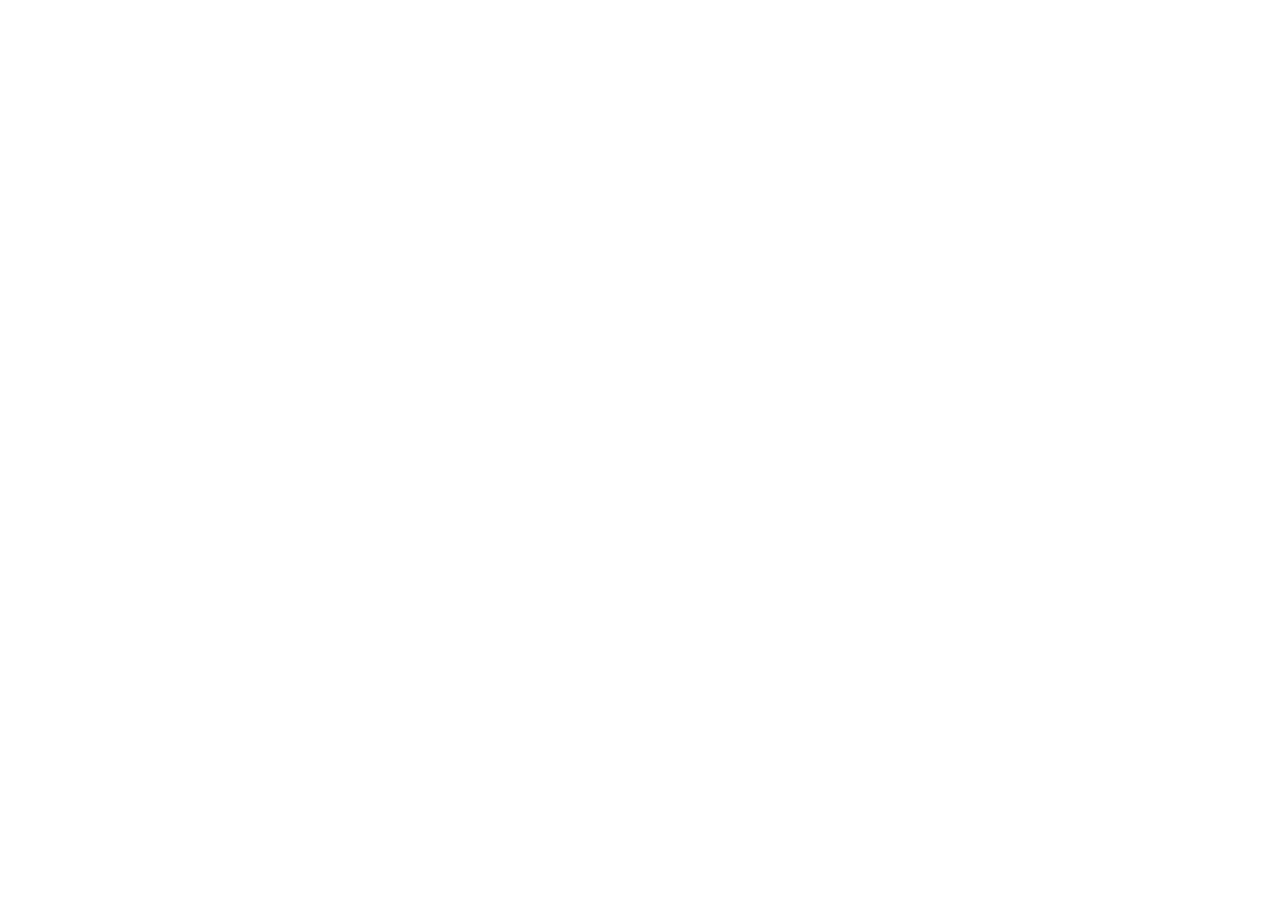
==== index.html @ 3d08265b "初始化个人页面" ====
<!doctype html>
<html lang="en">
  <head>
    <meta charset="UTF-8" />
    <link rel="icon" type="image/svg+xml" href="/favicon.svg" />
    <meta name="viewport" content="width=device-width, initial-scale=1.0" />
    <title>My Trae Project</title>
    <script type="module">
      if (import.meta.hot?.on) {
        import.meta.hot.on('vite:error', (error) => {
          if (error.err) {
            console.error(
              [error.err.message, error.err.frame].filter(Boolean).join('\n'),
            )
          }
        })
      }
    </script>
  </head>
  <body>
    <div id="root"></div>
    <script type="module" src="/src/main.tsx"></script>
  </body>
</html>
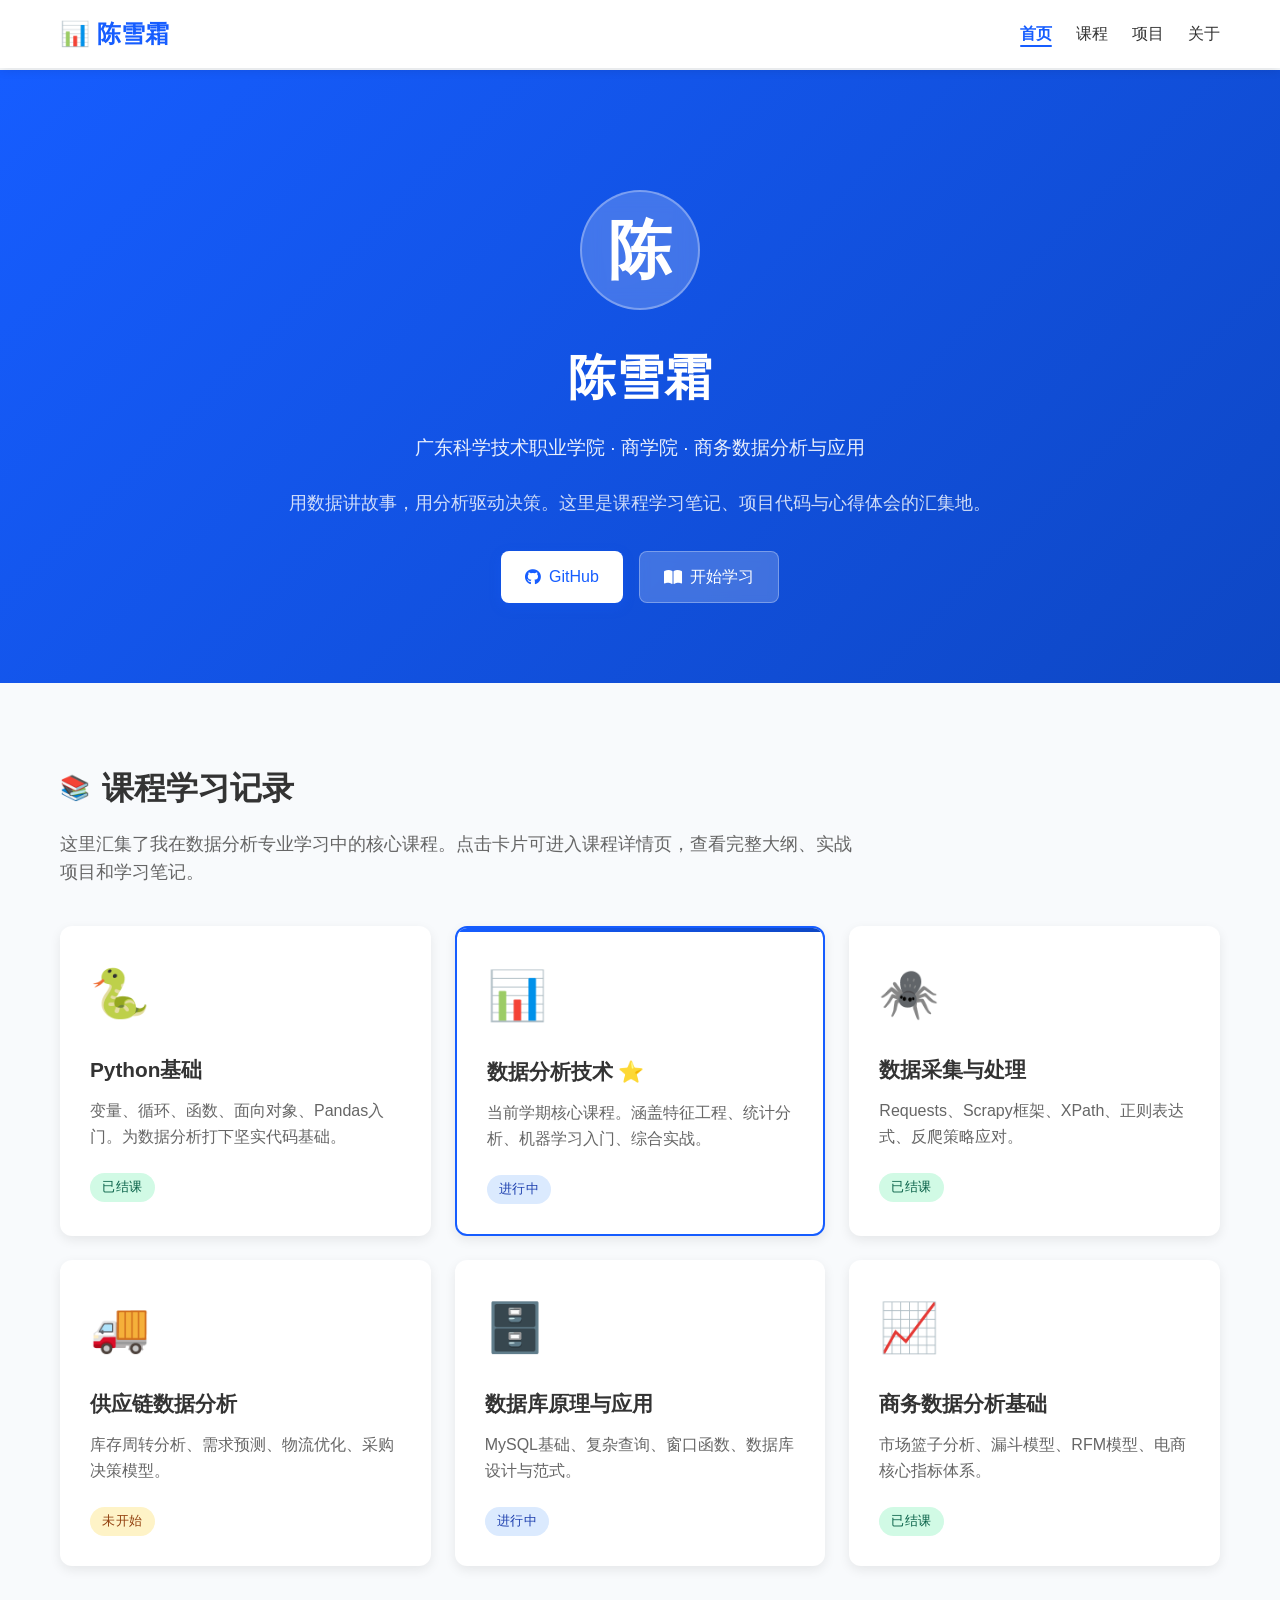
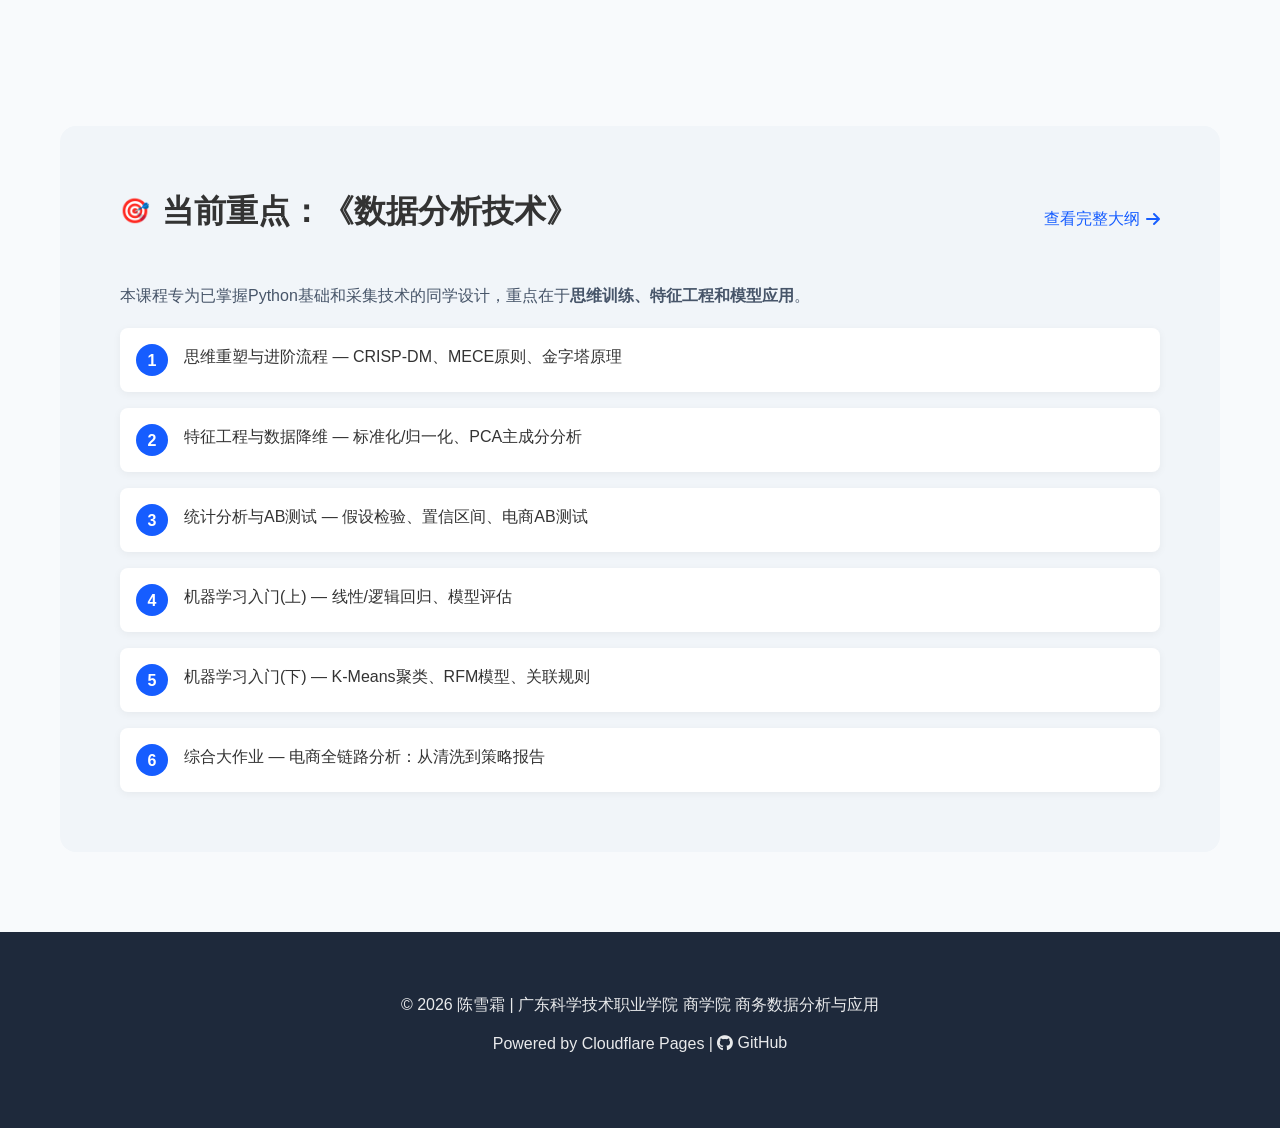
==== commit aae4107d: "更新个人页面设计" ====
--- a/index.html
+++ b/index.html
@@ -1,24 +1,134 @@
-<!doctype html>
-<html lang="en">
-  <head>
-    <meta charset="UTF-8" />
-    <link rel="icon" type="image/svg+xml" href="/favicon.svg" />
-    <meta name="viewport" content="width=device-width, initial-scale=1.0" />
-    <title>My Trae Project</title>
-    <script type="module">
-      if (import.meta.hot?.on) {
-        import.meta.hot.on('vite:error', (error) => {
-          if (error.err) {
-            console.error(
-              [error.err.message, error.err.frame].filter(Boolean).join('\n'),
-            )
-          }
-        })
-      }
-    </script>
-  </head>
-  <body>
-    <div id="root"></div>
-    <script type="module" src="/src/main.tsx"></script>
-  </body>
-</html>
+<!DOCTYPE html>
+<html lang="zh-CN">
+<head>
+    <meta charset="UTF-8">
+    <meta name="viewport" content="width=device-width, initial-scale=1.0">
+    <title>陈雪霜 | 商务数据分析与应用</title>
+    <link rel="stylesheet" href="css/style.css">
+    <!-- 字体图标库 (Font Awesome) -->
+    <link rel="stylesheet" href="https://cdnjs.cloudflare.com/ajax/libs/font-awesome/6.0.0-beta3/css/all.min.css">
+</head>
+<body>
+    <!-- 导航栏 -->
+    <nav class="navbar">
+        <div class="nav-container">
+            <a href="index.html" class="nav-logo">📊 陈雪霜</a>
+            <ul class="nav-menu">
+                <li><a href="index.html" class="active">首页</a></li>
+                <li><a href="courses/data-analysis.html">课程</a></li>
+                <li><a href="#">项目</a></li>
+                <li><a href="#">关于</a></li>
+            </ul>
+        </div>
+    </nav>
+
+    <!-- 头部个人信息区 -->
+    <header class="hero">
+        <div class="hero-container">
+            <div class="hero-content">
+                <div class="avatar">陈</div>
+                <h1>陈雪霜</h1>
+                <p class="subtitle">广东科学技术职业学院 · 商学院 · 商务数据分析与应用</p>
+                <p class="hero-desc">用数据讲故事，用分析驱动决策。这里是课程学习笔记、项目代码与心得体会的汇集地。</p>
+                <div class="hero-buttons">
+                    <a href="https://github.com/xueshuang123/xueshuang" class="btn btn-primary" target="_blank">
+                        <i class="fab fa-github"></i> GitHub
+                    </a>
+                    <a href="courses/data-analysis.html" class="btn btn-secondary">
+                        <i class="fas fa-book-open"></i> 开始学习
+                    </a>
+                </div>
+            </div>
+        </div>
+    </header>
+
+    <!-- 主要内容区 -->
+    <main class="container">
+        <!-- 课程介绍 -->
+        <section class="section">
+            <h2 class="section-title">
+                <span class="title-icon">📚</span> 课程学习记录
+            </h2>
+            <p class="section-desc">这里汇集了我在数据分析专业学习中的核心课程。点击卡片可进入课程详情页，查看完整大纲、实战项目和学习笔记。</p>
+            
+            <div class="courses-grid">
+                <!-- Python基础 -->
+                <a href="courses/python-basics.html" class="course-card">
+                    <div class="course-icon">🐍</div>
+                    <h3 class="course-title">Python基础</h3>
+                    <p class="course-desc">变量、循环、函数、面向对象、Pandas入门。为数据分析打下坚实代码基础。</p>
+                    <span class="course-tag tag-done">已结课</span>
+                </a>
+                
+                <!-- 数据分析技术 (重点) -->
+                <a href="courses/data-analysis.html" class="course-card course-featured">
+                    <div class="course-icon">📊</div>
+                    <h3 class="course-title">数据分析技术 ⭐</h3>
+                    <p class="course-desc">当前学期核心课程。涵盖特征工程、统计分析、机器学习入门、综合实战。</p>
+                    <span class="course-tag tag-progress">进行中</span>
+                </a>
+
+                <!-- 数据采集与处理 -->
+                <a href="#" class="course-card">
+                    <div class="course-icon">🕷️</div>
+                    <h3 class="course-title">数据采集与处理</h3>
+                    <p class="course-desc">Requests、Scrapy框架、XPath、正则表达式、反爬策略应对。</p>
+                    <span class="course-tag tag-done">已结课</span>
+                </a>
+
+                <!-- 供应链数据分析 -->
+                <a href="#" class="course-card">
+                    <div class="course-icon">🚚</div>
+                    <h3 class="course-title">供应链数据分析</h3>
+                    <p class="course-desc">库存周转分析、需求预测、物流优化、采购决策模型。</p>
+                    <span class="course-tag tag-upcoming">未开始</span>
+                </a>
+
+                <!-- 数据库原理与应用 -->
+                <a href="#" class="course-card">
+                    <div class="course-icon">🗄️</div>
+                    <h3 class="course-title">数据库原理与应用</h3>
+                    <p class="course-desc">MySQL基础、复杂查询、窗口函数、数据库设计与范式。</p>
+                    <span class="course-tag tag-progress">进行中</span>
+                </a>
+                
+                <!-- 商务数据分析基础 -->
+                <a href="#" class="course-card">
+                    <div class="course-icon">📈</div>
+                    <h3 class="course-title">商务数据分析基础</h3>
+                    <p class="course-desc">市场篮子分析、漏斗模型、RFM模型、电商核心指标体系。</p>
+                    <span class="course-tag tag-done">已结课</span>
+                </a>
+            </div>
+        </section>
+
+        <!-- 当前重点：数据分析技术 预览 -->
+        <section class="section featured-section">
+            <div class="featured-header">
+                <h2 class="section-title">
+                    <span class="title-icon">🎯</span> 当前重点：《数据分析技术》
+                </h2>
+                <a href="courses/data-analysis.html" class="view-all">查看完整大纲 <i class="fas fa-arrow-right"></i></a>
+            </div>
+            <p style="margin-bottom: 20px; color: #475569;">本课程专为已掌握Python基础和采集技术的同学设计，重点在于<strong>思维训练、特征工程和模型应用</strong>。</p>
+            
+            <ul class="syllabus-preview">
+                <li><span class="module-num">1</span> 思维重塑与进阶流程 — CRISP-DM、MECE原则、金字塔原理</li>
+                <li><span class="module-num">2</span> 特征工程与数据降维 — 标准化/归一化、PCA主成分分析</li>
+                <li><span class="module-num">3</span> 统计分析与AB测试 — 假设检验、置信区间、电商AB测试</li>
+                <li><span class="module-num">4</span> 机器学习入门(上) — 线性/逻辑回归、模型评估</li>
+                <li><span class="module-num">5</span> 机器学习入门(下) — K-Means聚类、RFM模型、关联规则</li>
+                <li><span class="module-num">6</span> 综合大作业 — 电商全链路分析：从清洗到策略报告</li>
+            </ul>
+        </section>
+    </main>
+
+    <!-- 页脚 -->
+    <footer class="footer">
+        <div class="footer-container">
+            <p>© 2026 陈雪霜 | 广东科学技术职业学院 商学院 商务数据分析与应用</p>
+            <p>Powered by Cloudflare Pages | <a href="https://github.com/xueshuang123/xueshuang" target="_blank"><i class="fab fa-github"></i> GitHub</a></p>
+        </div>
+    </footer>
+</body>
+</html>
--- a/css/style.css
+++ b/css/style.css
@@ -0,0 +1,493 @@
+/* 全局样式 */
+* {
+  margin: 0;
+  padding: 0;
+  box-sizing: border-box;
+}
+
+body {
+  font-family: -apple-system, BlinkMacSystemFont, 'Segoe UI', Roboto, 'Helvetica Neue', Arial, sans-serif;
+  line-height: 1.6;
+  color: #333;
+  background-color: #f8fafc;
+}
+
+.container {
+  max-width: 1200px;
+  margin: 0 auto;
+  padding: 0 20px;
+}
+
+/* 导航栏 */
+.navbar {
+  background-color: #ffffff;
+  box-shadow: 0 2px 10px rgba(0, 0, 0, 0.1);
+  position: fixed;
+  top: 0;
+  left: 0;
+  right: 0;
+  z-index: 1000;
+}
+
+.nav-container {
+  display: flex;
+  justify-content: space-between;
+  align-items: center;
+  padding: 15px 20px;
+  max-width: 1200px;
+  margin: 0 auto;
+}
+
+.nav-logo {
+  font-size: 1.5rem;
+  font-weight: bold;
+  color: #165DFF;
+  text-decoration: none;
+  display: flex;
+  align-items: center;
+  gap: 8px;
+}
+
+.nav-menu {
+  display: flex;
+  gap: 24px;
+  list-style: none;
+}
+
+.nav-menu li a {
+  color: #333;
+  text-decoration: none;
+  font-weight: 500;
+  transition: all 0.3s;
+  position: relative;
+}
+
+.nav-menu li a:hover {
+  color: #165DFF;
+}
+
+.nav-menu li a.active {
+  color: #165DFF;
+  font-weight: 600;
+}
+
+.nav-menu li a.active::after {
+  content: '';
+  position: absolute;
+  bottom: -5px;
+  left: 0;
+  width: 100%;
+  height: 2px;
+  background-color: #165DFF;
+  border-radius: 1px;
+}
+
+/* 头部个人信息区 */
+.hero {
+  background: linear-gradient(135deg, #165DFF 0%, #0e47c4 100%);
+  color: white;
+  padding: 120px 0 80px;
+  margin-top: 70px;
+}
+
+.hero-container {
+  max-width: 1200px;
+  margin: 0 auto;
+  padding: 0 20px;
+}
+
+.hero-content {
+  text-align: center;
+  max-width: 800px;
+  margin: 0 auto;
+}
+
+.avatar {
+  width: 120px;
+  height: 120px;
+  border-radius: 50%;
+  background-color: rgba(255, 255, 255, 0.2);
+  display: flex;
+  align-items: center;
+  justify-content: center;
+  font-size: 4rem;
+  font-weight: bold;
+  margin: 0 auto 30px;
+  backdrop-filter: blur(10px);
+  border: 2px solid rgba(255, 255, 255, 0.3);
+}
+
+.hero-content h1 {
+  font-size: 3rem;
+  font-weight: bold;
+  margin-bottom: 16px;
+}
+
+.subtitle {
+  font-size: 1.2rem;
+  margin-bottom: 24px;
+  opacity: 0.9;
+}
+
+.hero-desc {
+  font-size: 1.1rem;
+  margin-bottom: 32px;
+  opacity: 0.8;
+  line-height: 1.8;
+}
+
+.hero-buttons {
+  display: flex;
+  gap: 16px;
+  justify-content: center;
+  flex-wrap: wrap;
+}
+
+.btn {
+  padding: 12px 24px;
+  border-radius: 8px;
+  font-weight: 500;
+  text-decoration: none;
+  transition: all 0.3s;
+  display: inline-flex;
+  align-items: center;
+  gap: 8px;
+  font-size: 1rem;
+}
+
+.btn-primary {
+  background-color: white;
+  color: #165DFF;
+  box-shadow: 0 4px 12px rgba(22, 93, 255, 0.3);
+}
+
+.btn-primary:hover {
+  transform: translateY(-2px);
+  box-shadow: 0 6px 16px rgba(22, 93, 255, 0.4);
+}
+
+.btn-secondary {
+  background-color: rgba(255, 255, 255, 0.2);
+  color: white;
+  border: 1px solid rgba(255, 255, 255, 0.3);
+  backdrop-filter: blur(5px);
+}
+
+.btn-secondary:hover {
+  background-color: rgba(255, 255, 255, 0.3);
+  transform: translateY(-2px);
+}
+
+/* 主要内容区 */
+.section {
+  padding: 80px 0;
+}
+
+.section-title {
+  font-size: 2rem;
+  font-weight: bold;
+  margin-bottom: 16px;
+  color: #333;
+  display: flex;
+  align-items: center;
+  gap: 12px;
+}
+
+.title-icon {
+  font-size: 1.5rem;
+}
+
+.section-desc {
+  font-size: 1.1rem;
+  color: #666;
+  margin-bottom: 40px;
+  max-width: 800px;
+}
+
+/* 课程卡片 */
+.courses-grid {
+  display: grid;
+  grid-template-columns: repeat(auto-fit, minmax(320px, 1fr));
+  gap: 24px;
+}
+
+.course-card {
+  background-color: white;
+  border-radius: 12px;
+  box-shadow: 0 4px 12px rgba(0, 0, 0, 0.08);
+  padding: 30px;
+  transition: all 0.3s;
+  text-decoration: none;
+  color: inherit;
+  position: relative;
+  overflow: hidden;
+}
+
+.course-card:hover {
+  transform: translateY(-5px);
+  box-shadow: 0 8px 24px rgba(0, 0, 0, 0.12);
+}
+
+.course-card.course-featured {
+  border: 2px solid #165DFF;
+}
+
+.course-card.course-featured::before {
+  content: '';
+  position: absolute;
+  top: 0;
+  left: 0;
+  right: 0;
+  height: 4px;
+  background: linear-gradient(90deg, #165DFF, #0e47c4);
+}
+
+.course-icon {
+  font-size: 3rem;
+  margin-bottom: 20px;
+}
+
+.course-title {
+  font-size: 1.3rem;
+  font-weight: 600;
+  margin-bottom: 12px;
+  color: #333;
+}
+
+.course-desc {
+  color: #666;
+  margin-bottom: 24px;
+  line-height: 1.6;
+}
+
+.course-tag {
+  display: inline-block;
+  padding: 4px 12px;
+  border-radius: 16px;
+  font-size: 0.8rem;
+  font-weight: 500;
+  text-transform: uppercase;
+  letter-spacing: 0.5px;
+}
+
+.tag-done {
+  background-color: #d1fae5;
+  color: #065f46;
+}
+
+.tag-progress {
+  background-color: #dbeafe;
+  color: #1e40af;
+}
+
+.tag-upcoming {
+  background-color: #fef3c7;
+  color: #92400e;
+}
+
+/* 特色区域 */
+.featured-section {
+  background-color: #f1f5f9;
+  border-radius: 16px;
+  padding: 60px;
+  margin: 80px 0;
+}
+
+.featured-header {
+  display: flex;
+  justify-content: space-between;
+  align-items: center;
+  margin-bottom: 30px;
+  flex-wrap: wrap;
+  gap: 20px;
+}
+
+.view-all {
+  color: #165DFF;
+  text-decoration: none;
+  font-weight: 500;
+  display: flex;
+  align-items: center;
+  gap: 6px;
+  transition: color 0.3s;
+}
+
+.view-all:hover {
+  color: #0e47c4;
+}
+
+.syllabus-preview {
+  list-style: none;
+  display: flex;
+  flex-direction: column;
+  gap: 16px;
+}
+
+.syllabus-preview li {
+  display: flex;
+  align-items: flex-start;
+  gap: 16px;
+  padding: 16px;
+  background-color: white;
+  border-radius: 8px;
+  box-shadow: 0 2px 8px rgba(0, 0, 0, 0.05);
+  transition: all 0.3s;
+}
+
+.syllabus-preview li:hover {
+  transform: translateX(5px);
+  box-shadow: 0 4px 12px rgba(0, 0, 0, 0.1);
+}
+
+.module-num {
+  width: 32px;
+  height: 32px;
+  border-radius: 50%;
+  background-color: #165DFF;
+  color: white;
+  display: flex;
+  align-items: center;
+  justify-content: center;
+  font-weight: bold;
+  flex-shrink: 0;
+}
+
+/* 页脚 */
+.footer {
+  background-color: #1e293b;
+  color: white;
+  padding: 60px 0;
+  margin-top: 80px;
+}
+
+.footer-container {
+  max-width: 1200px;
+  margin: 0 auto;
+  padding: 0 20px;
+  text-align: center;
+}
+
+.footer-container p {
+  margin-bottom: 12px;
+  opacity: 0.9;
+}
+
+.footer-container a {
+  color: white;
+  text-decoration: none;
+  transition: color 0.3s;
+  display: inline-flex;
+  align-items: center;
+  gap: 4px;
+}
+
+.footer-container a:hover {
+  color: #165DFF;
+}
+
+/* 响应式设计 */
+@media (max-width: 768px) {
+  .nav-menu {
+    display: none;
+  }
+  
+  .hero-content h1 {
+    font-size: 2.5rem;
+  }
+  
+  .hero-buttons {
+    flex-direction: column;
+    align-items: center;
+  }
+  
+  .btn {
+    width: 200px;
+    justify-content: center;
+  }
+  
+  .courses-grid {
+    grid-template-columns: 1fr;
+  }
+  
+  .featured-section {
+    padding: 40px 20px;
+  }
+  
+  .featured-header {
+    flex-direction: column;
+    align-items: flex-start;
+  }
+  
+  .syllabus-preview li {
+    flex-direction: column;
+    align-items: flex-start;
+  }
+  
+  .module-num {
+    margin-bottom: 8px;
+  }
+}
+
+/* 动画效果 */
+@keyframes fadeIn {
+  from {
+    opacity: 0;
+    transform: translateY(20px);
+  }
+  to {
+    opacity: 1;
+    transform: translateY(0);
+  }
+}
+
+.course-card {
+  animation: fadeIn 0.6s ease-out;
+}
+
+.course-card:nth-child(2) {
+  animation-delay: 0.2s;
+}
+
+.course-card:nth-child(3) {
+  animation-delay: 0.4s;
+}
+
+.course-card:nth-child(4) {
+  animation-delay: 0.6s;
+}
+
+.course-card:nth-child(5) {
+  animation-delay: 0.8s;
+}
+
+.course-card:nth-child(6) {
+  animation-delay: 1s;
+}
+
+.hero-content {
+  animation: fadeIn 0.8s ease-out;
+}
+
+.syllabus-preview li {
+  animation: fadeIn 0.6s ease-out;
+}
+
+.syllabus-preview li:nth-child(2) {
+  animation-delay: 0.2s;
+}
+
+.syllabus-preview li:nth-child(3) {
+  animation-delay: 0.4s;
+}
+
+.syllabus-preview li:nth-child(4) {
+  animation-delay: 0.6s;
+}
+
+.syllabus-preview li:nth-child(5) {
+  animation-delay: 0.8s;
+}
+
+.syllabus-preview li:nth-child(6) {
+  animation-delay: 1s;
+}
